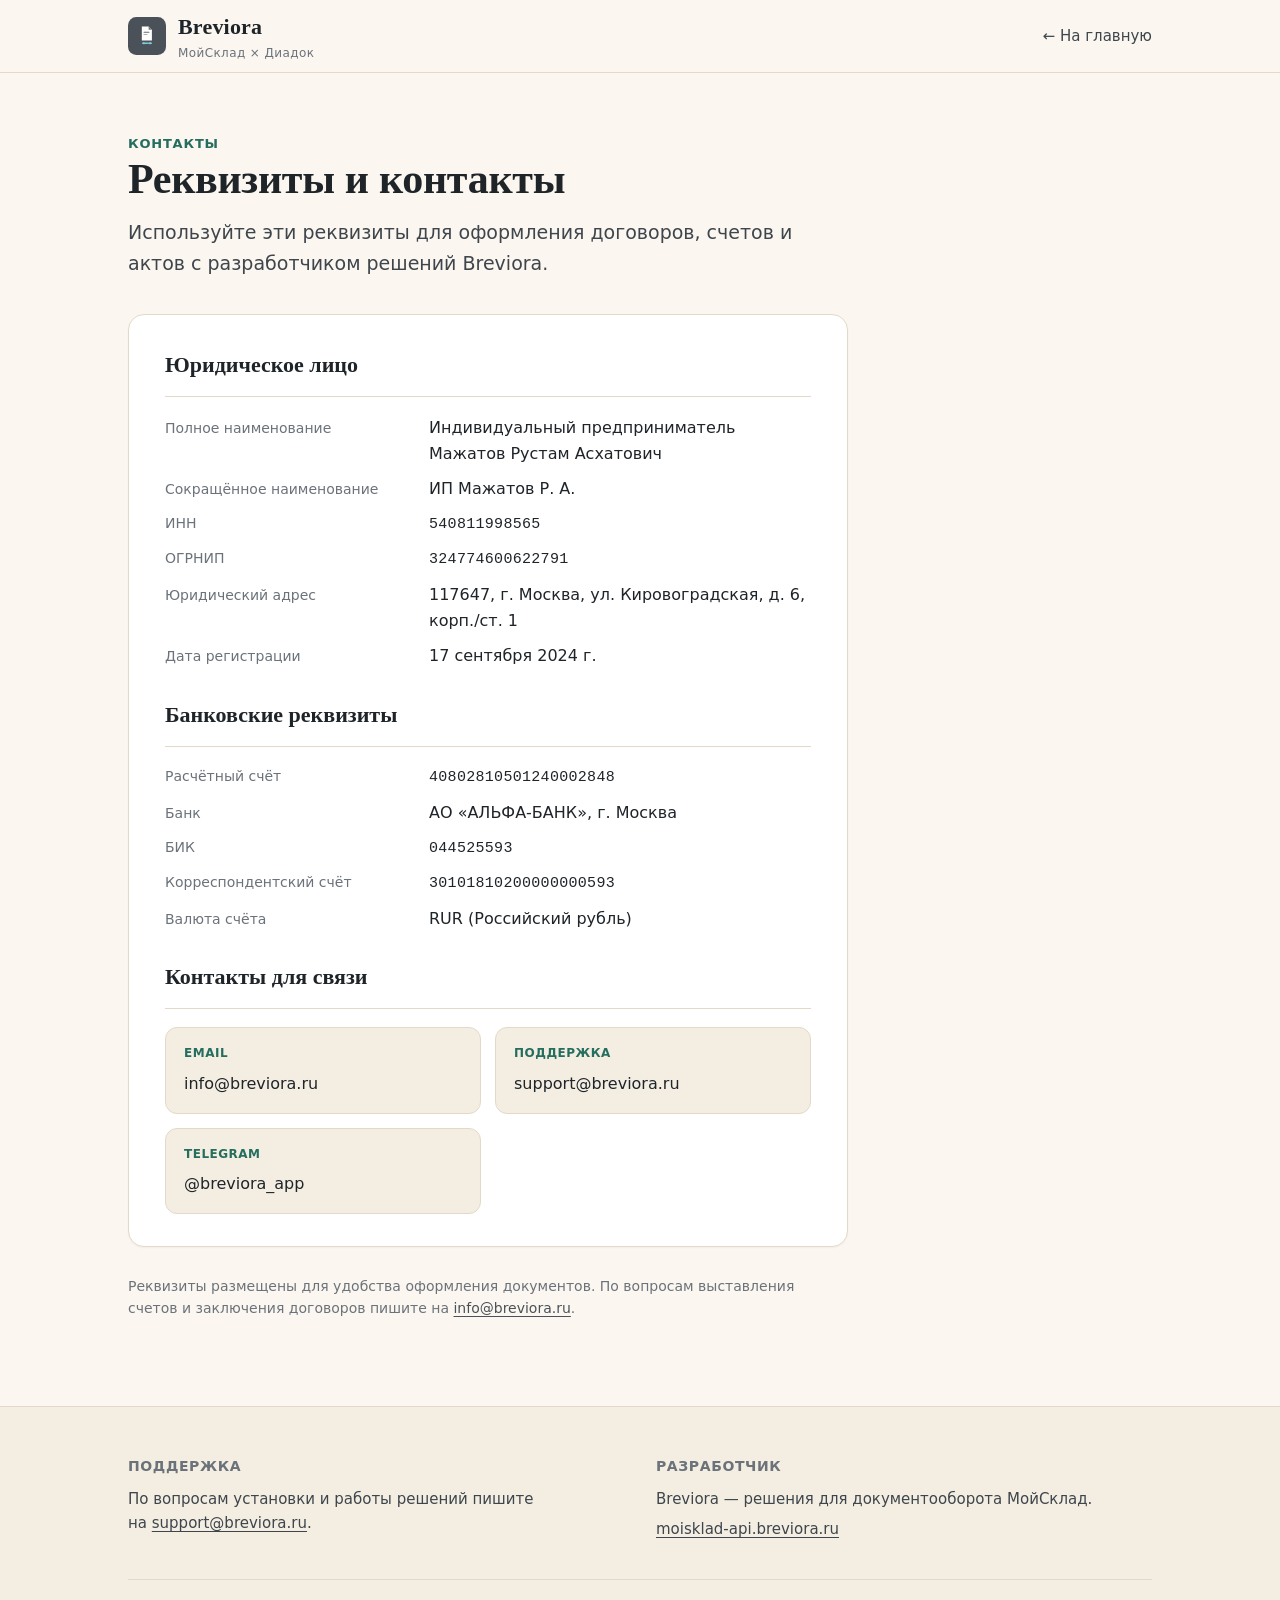
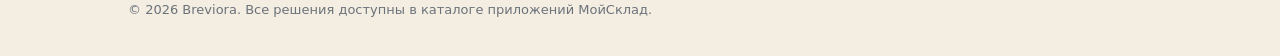
==== requisites.html @ 0f3a480b "Add requisites page and link from main site Single-page Breviora site gains /requisites.html with fu" ====
<!DOCTYPE html>
<html lang="ru">
<head>
  <meta charset="UTF-8">
  <meta name="viewport" content="width=device-width, initial-scale=1.0">
  <title>Контакты и реквизиты — Breviora</title>
  <meta name="description" content="Реквизиты ИП Мажатов Рустам Асхатович — разработчик решений Breviora для МойСклад. Контакты для связи.">
  <link rel="stylesheet" href="styles.css">
  <link rel="icon" href="assets/brand/breviora-mark.svg" type="image/svg+xml">
  <style>
    /* Page-specific: requisites card */
    article.requisites { padding: 56px 0 72px; }
    .req-head { max-width: 42em; margin-bottom: 36px; }
    .req-head h1 {
      font-family: var(--font-display); font-size: 42px; line-height: 1.12;
      font-weight: 600; margin: 0 0 14px; letter-spacing: -0.3px;
    }
    .req-head .lede { font-size: 19px; color: var(--ink-soft); margin: 0; }

    .req-card {
      max-width: 720px;
      background: var(--white);
      border: 1px solid var(--border);
      border-radius: 16px;
      padding: 32px 36px;
      box-shadow: 0 1px 2px rgba(28, 24, 18, 0.04);
    }
    .req-card h2 {
      font-family: var(--font-display);
      font-size: 22px; font-weight: 600;
      margin: 0 0 18px; padding-bottom: 14px;
      border-bottom: 1px solid var(--border);
    }
    .req-card h2:not(:first-child) { margin-top: 28px; }

    .req-grid {
      display: grid;
      grid-template-columns: 240px 1fr;
      gap: 10px 24px;
      font-size: 16px;
      align-items: baseline;
    }
    .req-grid dt {
      color: var(--muted);
      font-size: 14px;
    }
    .req-grid dd {
      margin: 0;
      color: var(--ink);
      font-variant-numeric: tabular-nums;
      word-break: break-word;
    }
    .req-grid dd.mono {
      font-family: ui-monospace, "SF Mono", Menlo, monospace;
      font-size: 15px;
      letter-spacing: 0.3px;
    }

    .req-contacts {
      display: grid;
      grid-template-columns: repeat(auto-fit, minmax(220px, 1fr));
      gap: 14px;
      margin-top: 14px;
    }
    .req-contact {
      padding: 16px 18px;
      border: 1px solid var(--border);
      border-radius: 12px;
      background: var(--paper-2);
    }
    .req-contact .label {
      display: block;
      font-size: 12px;
      font-weight: 600;
      letter-spacing: 0.5px;
      text-transform: uppercase;
      color: var(--accent-dark);
      margin-bottom: 6px;
    }
    .req-contact a { font-size: 16px; color: var(--ink); text-decoration: none; font-weight: 500; }
    .req-contact a:hover { color: var(--accent); }

    .req-foot {
      max-width: 720px; margin-top: 28px;
      font-size: 14px; color: var(--muted);
    }

    @media (max-width: 600px) {
      .req-grid { grid-template-columns: 1fr; gap: 4px 0; }
      .req-grid dt { margin-top: 12px; }
      .req-card { padding: 24px 22px; }
    }
  </style>
</head>
<body>

<header class="site">
  <div class="wrap">
    <a class="brand" href="/">
      <img src="assets/brand/breviora-mark.svg" alt="Breviora">
      <span>
        <span class="name">Breviora</span>
        <span class="sub">МойСклад × Диадок</span>
      </span>
    </a>
    <nav class="site">
      <a href="/">← На главную</a>
    </nav>
  </div>
</header>

<article class="requisites">
  <div class="wrap">
    <header class="req-head">
      <span class="kicker">Контакты</span>
      <h1>Реквизиты и контакты</h1>
      <p class="lede">Используйте эти реквизиты для оформления договоров, счетов и актов с разработчиком решений Breviora.</p>
    </header>

    <section class="req-card">
      <h2>Юридическое лицо</h2>
      <dl class="req-grid">
        <dt>Полное наименование</dt>
        <dd>Индивидуальный предприниматель Мажатов Рустам Асхатович</dd>

        <dt>Сокращённое наименование</dt>
        <dd>ИП Мажатов Р. А.</dd>

        <dt>ИНН</dt>
        <dd class="mono">540811998565</dd>

        <dt>ОГРНИП</dt>
        <dd class="mono">324774600622791</dd>

        <dt>Юридический адрес</dt>
        <dd>117647, г. Москва, ул. Кировоградская, д. 6, корп./ст. 1</dd>

        <dt>Дата регистрации</dt>
        <dd>17 сентября 2024 г.</dd>
      </dl>

      <h2>Банковские реквизиты</h2>
      <dl class="req-grid">
        <dt>Расчётный счёт</dt>
        <dd class="mono">40802810501240002848</dd>

        <dt>Банк</dt>
        <dd>АО «АЛЬФА-БАНК», г. Москва</dd>

        <dt>БИК</dt>
        <dd class="mono">044525593</dd>

        <dt>Корреспондентский счёт</dt>
        <dd class="mono">30101810200000000593</dd>

        <dt>Валюта счёта</dt>
        <dd>RUR (Российский рубль)</dd>
      </dl>

      <h2>Контакты для связи</h2>
      <div class="req-contacts">
        <div class="req-contact">
          <span class="label">Email</span>
          <a href="mailto:info@breviora.ru">info@breviora.ru</a>
        </div>
        <div class="req-contact">
          <span class="label">Поддержка</span>
          <a href="mailto:support@breviora.ru">support@breviora.ru</a>
        </div>
        <div class="req-contact">
          <span class="label">Telegram</span>
          <a href="https://t.me/breviora_app" target="_blank" rel="noopener">@breviora_app</a>
        </div>
      </div>
    </section>

    <p class="req-foot">
      Реквизиты размещены для удобства оформления документов. По вопросам выставления счетов и заключения договоров пишите на <a href="mailto:info@breviora.ru">info@breviora.ru</a>.
    </p>
  </div>
</article>

<footer class="site">
  <div class="wrap">
    <div>
      <h4>Поддержка</h4>
      <p>По вопросам установки и работы решений пишите на <a href="mailto:support@breviora.ru">support@breviora.ru</a>.</p>
    </div>
    <div>
      <h4>Разработчик</h4>
      <p>Breviora — решения для документооборота МойСклад.</p>
      <p><a href="https://moisklad-api.breviora.ru">moisklad-api.breviora.ru</a></p>
    </div>
    <div class="copyright">© 2026 Breviora. Все решения доступны в каталоге приложений МойСклад.</div>
  </div>
</footer>

</body>
</html>
---- styles.css ----
:root {
  --paper: #FBF7F0;
  --paper-2: #F4EEE2;
  --ink: #1F2429;
  --ink-soft: #3E454C;
  --muted: #6B727A;
  --brand: #4A5158;
  --brand-dark: #33383E;
  --accent: #2E8E7D;
  --accent-dark: #256E5F;
  --border: #E3D9C8;
  --white: #FFFFFF;

  --font-display: "Iowan Old Style", "Source Serif 4", Georgia, "Times New Roman", serif;
  --font-body: -apple-system, BlinkMacSystemFont, "Segoe UI", "Inter", system-ui, sans-serif;

  --maxw: 1080px;
}

* { box-sizing: border-box; }

html { scroll-behavior: smooth; }

body {
  margin: 0;
  background: var(--paper);
  color: var(--ink);
  font-family: var(--font-body);
  font-size: 17px;
  line-height: 1.6;
  -webkit-font-smoothing: antialiased;
  text-wrap: pretty;
}

a { color: var(--brand); text-decoration-thickness: 1px; text-underline-offset: 3px; }
a:hover { color: var(--brand-dark); }

.wrap { max-width: var(--maxw); margin: 0 auto; padding: 0 28px; }

/* ---------- header ---------- */
header.site {
  border-bottom: 1px solid var(--border);
  background: var(--paper);
  position: sticky; top: 0; z-index: 10;
}
header.site .wrap {
  display: flex; align-items: center; justify-content: space-between;
  height: 72px;
}
.brand { display: flex; align-items: center; gap: 12px; text-decoration: none; color: var(--ink); }
.brand img { width: 38px; height: 38px; }
.brand .name { font-family: var(--font-display); font-size: 22px; font-weight: 600; letter-spacing: 0.2px; }
.brand .sub { display: block; font-family: var(--font-body); font-size: 12px; color: var(--muted); letter-spacing: 0.4px; }
nav.site { display: flex; align-items: center; gap: 24px; }
nav.site a { color: var(--ink-soft); text-decoration: none; font-size: 15px; }
nav.site a:hover { color: var(--brand); }

/* ---------- buttons ---------- */
.btn {
  display: inline-flex; align-items: center; gap: 8px;
  padding: 12px 22px; border-radius: 10px;
  font-size: 16px; font-weight: 600; text-decoration: none; cursor: pointer;
  border: 1px solid transparent; transition: background 0.15s, color 0.15s, border-color 0.15s;
}
.btn-primary { background: var(--brand); color: #fff; }
.btn-primary:hover { background: var(--brand-dark); color: #fff; }
.btn-ghost { background: transparent; color: var(--ink); border-color: var(--border); }
.btn-ghost:hover { border-color: var(--brand); color: var(--brand); }
.btn-accent { background: var(--accent); color: #fff; }
.btn-accent:hover { background: var(--accent-dark); color: #fff; }

/* ---------- hero ---------- */
.hero { padding: 88px 0 72px; }
.hero .eyebrow {
  display: inline-block; font-size: 13px; font-weight: 600; letter-spacing: 0.8px;
  text-transform: uppercase; color: var(--accent-dark); margin-bottom: 20px;
}
.hero h1 {
  font-family: var(--font-display); font-size: 56px; line-height: 1.08;
  font-weight: 600; margin: 0 0 22px; max-width: 15em; letter-spacing: -0.5px;
}
.hero h1 em { font-style: normal; color: var(--accent); }
.hero .lede { font-size: 20px; color: var(--ink-soft); max-width: 34em; margin: 0 0 34px; }
.hero .actions { display: flex; gap: 14px; flex-wrap: wrap; }
.hero .note { margin-top: 20px; font-size: 14px; color: var(--muted); }

/* ---------- section scaffolding ---------- */
section { padding: 64px 0; }
section.alt { background: var(--paper-2); border-top: 1px solid var(--border); border-bottom: 1px solid var(--border); }
.section-head { max-width: 40em; margin-bottom: 36px; }
.kicker {
  font-size: 13px; font-weight: 600; letter-spacing: 0.8px; text-transform: uppercase;
  color: var(--accent-dark); margin-bottom: 12px;
}
.section-head h2 { font-family: var(--font-display); font-size: 36px; line-height: 1.15; font-weight: 600; margin: 0 0 12px; letter-spacing: -0.3px; }
.section-head p { color: var(--ink-soft); font-size: 18px; margin: 0; }

/* ---------- problem list ---------- */
.problem-list { display: grid; gap: 20px; }
.problem-list .item {
  display: flex; gap: 18px; padding: 22px 24px; background: var(--white);
  border: 1px solid var(--border); border-radius: 14px;
}
.problem-list .num {
  font-family: var(--font-display); font-size: 26px; color: var(--accent);
  line-height: 1; min-width: 34px; font-weight: 600;
}
.problem-list h3 { margin: 0 0 4px; font-size: 19px; }
.problem-list p { margin: 0; color: var(--ink-soft); }

/* ---------- solutions ---------- */
.solutions { display: grid; gap: 0; border: 1px solid var(--border); border-radius: 16px; overflow: hidden; background: var(--white); }
.solution {
  display: grid; grid-template-columns: 64px 1fr auto; gap: 20px; align-items: center;
  padding: 24px 28px; border-bottom: 1px solid var(--border);
}
.solution:last-child { border-bottom: none; }
.solution .glyph { width: 56px; height: 56px; }
.solution .glyph img { width: 100%; height: 100%; border-radius: 14px; }
.solution .body h3 { margin: 0 0 4px; font-size: 20px; }
.solution .body p { margin: 0; color: var(--ink-soft); font-size: 16px; }
.solution .price { text-align: right; font-size: 15px; color: var(--muted); white-space: nowrap; }
.solution .price strong { display: block; font-size: 20px; color: var(--ink); }
.solution .price a { font-size: 14px; }

/* ---------- steps ---------- */
.steps { display: grid; grid-template-columns: repeat(3, 1fr); gap: 24px; }
.step { padding: 26px 24px; background: var(--white); border: 1px solid var(--border); border-radius: 14px; }
.step .n { display: inline-flex; width: 40px; height: 40px; align-items: center; justify-content: center; border-radius: 50%; background: var(--brand); color: #fff; font-family: var(--font-display); font-size: 20px; margin-bottom: 16px; }
.step h3 { margin: 0 0 8px; font-size: 18px; }
.step p { margin: 0; color: var(--ink-soft); font-size: 15px; }

/* ---------- pricing ---------- */
.pricing { display: grid; grid-template-columns: repeat(3, 1fr); gap: 18px; }
.plan { padding: 26px 22px; background: var(--white); border: 1px solid var(--border); border-radius: 14px; display: flex; flex-direction: column; }
.plan.highlight { border-color: var(--accent); box-shadow: 0 0 0 1px var(--accent); }
.plan .pname { font-weight: 600; font-size: 17px; margin-bottom: 4px; }
.plan .pdesc { color: var(--muted); font-size: 13px; margin: 0 0 18px; flex: 1; }
.plan .pcost { font-family: var(--font-display); font-size: 30px; font-weight: 600; }
.plan .pcost span { font-size: 15px; color: var(--muted); font-family: var(--font-body); }
.plan .flag { display: inline-block; font-size: 11px; font-weight: 600; color: var(--accent-dark); text-transform: uppercase; letter-spacing: 0.5px; margin-bottom: 8px; }
.pricing-note { margin-top: 16px; font-size: 14px; color: var(--muted); }

/* ---------- cta ---------- */
.cta { text-align: center; padding: 80px 0; }
.cta h2 { font-family: var(--font-display); font-size: 38px; font-weight: 600; margin: 0 0 16px; letter-spacing: -0.3px; }
.cta p { color: var(--ink-soft); font-size: 18px; max-width: 30em; margin: 0 auto 28px; }

/* ---------- footer ---------- */
footer.site { border-top: 1px solid var(--border); padding: 48px 0 40px; background: var(--paper-2); }
footer.site .wrap { display: grid; grid-template-columns: 1fr 1fr; gap: 32px; }
footer.site h4 { margin: 0 0 10px; font-size: 14px; text-transform: uppercase; letter-spacing: 0.6px; color: var(--muted); }
footer.site p { margin: 0 0 6px; font-size: 15px; color: var(--ink-soft); }
footer.site a { color: var(--ink-soft); }
.copyright { grid-column: 1 / -1; border-top: 1px solid var(--border); padding-top: 20px; font-size: 13px; color: var(--muted); }

/* ---------- responsive ---------- */
@media (max-width: 860px) {
  .hero h1 { font-size: 40px; }
  .steps, .pricing { grid-template-columns: 1fr; }
  .solution { grid-template-columns: 52px 1fr; }
  .solution .price { grid-column: 2; text-align: left; }
  footer.site .wrap { grid-template-columns: 1fr; }
  nav.site a:not(.btn) { display: none; }
}
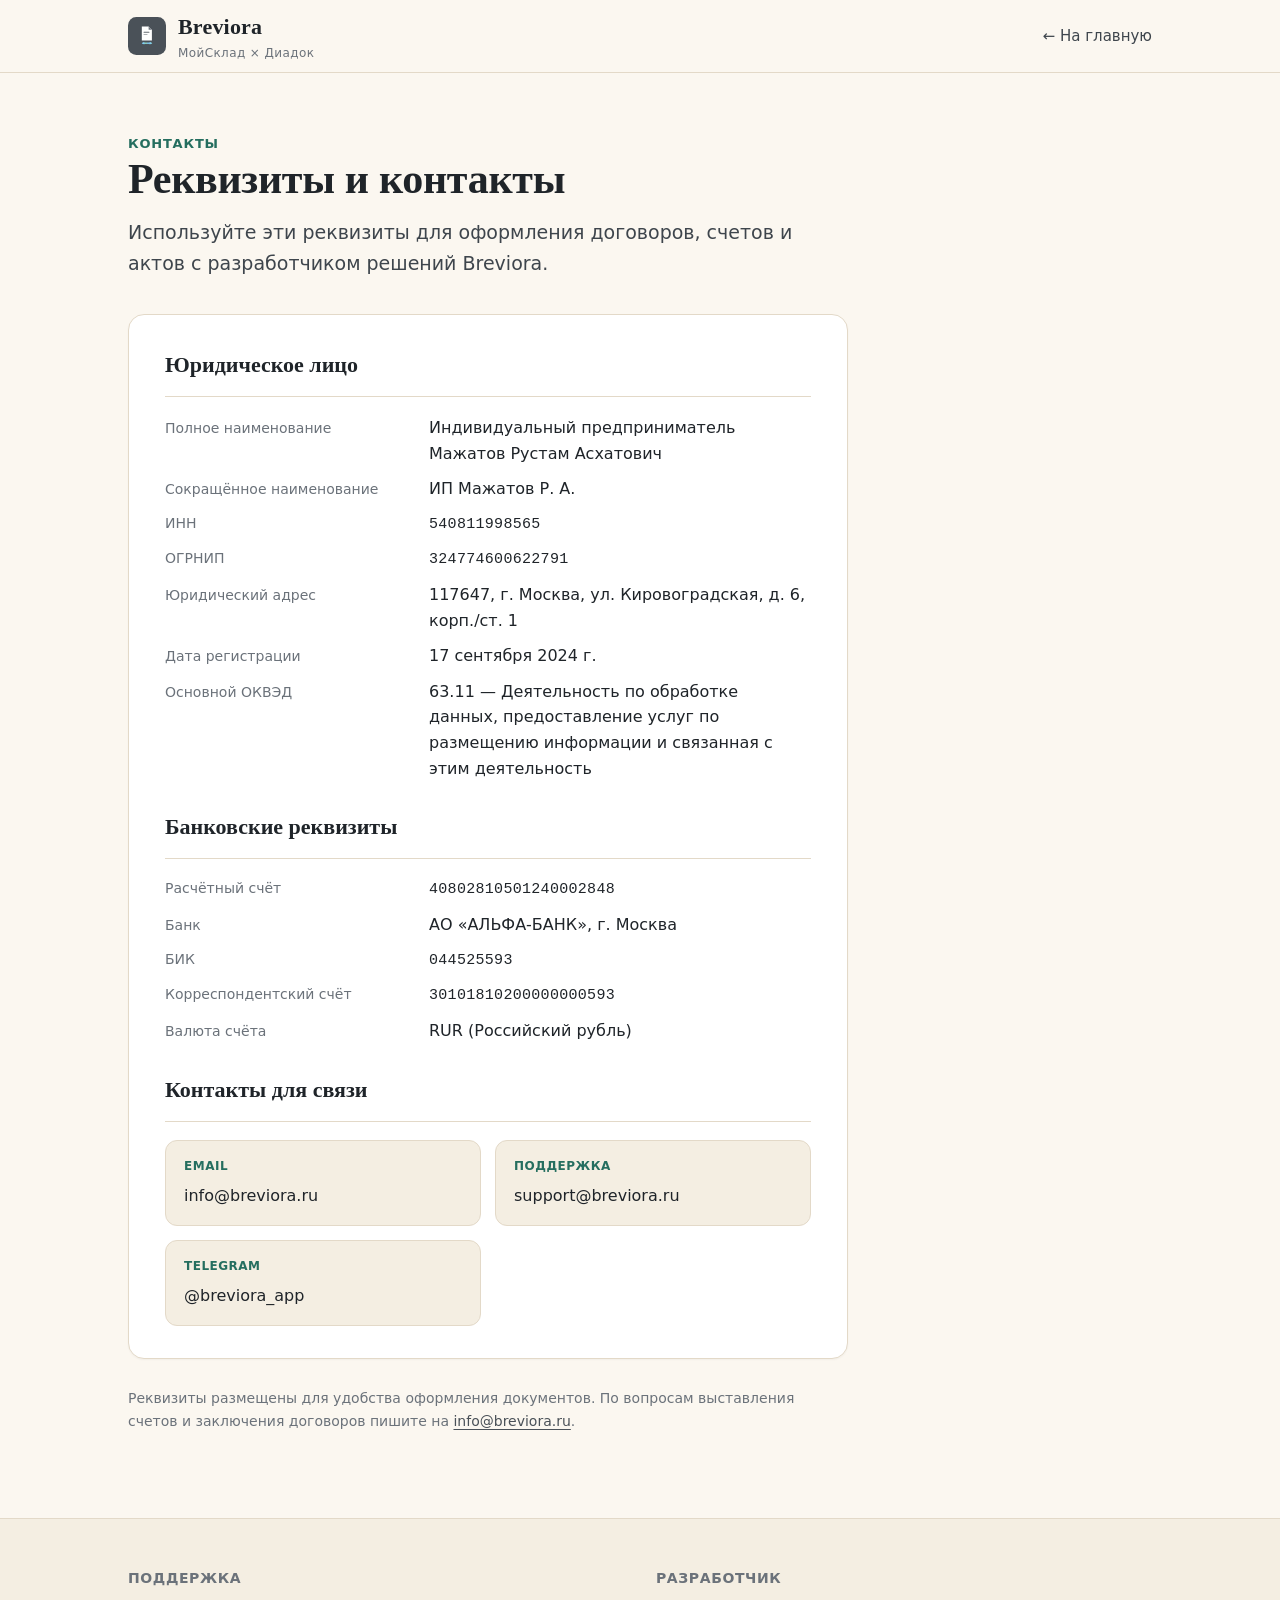
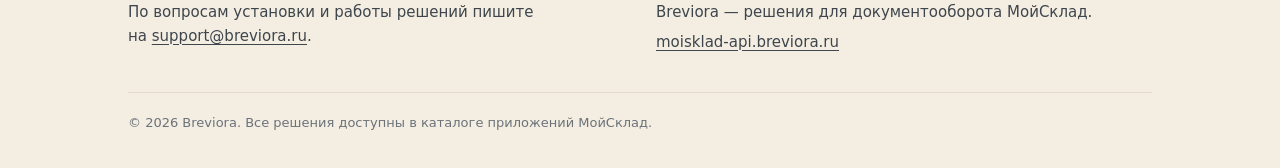
==== commit 8705c304: "Add ОКВЭД 63.11 to requisites card" ====
--- a/requisites.html
+++ b/requisites.html
@@ -137,6 +137,9 @@
 
         <dt>Дата регистрации</dt>
         <dd>17 сентября 2024 г.</dd>
+
+        <dt>Основной ОКВЭД</dt>
+        <dd>63.11 — Деятельность по обработке данных, предоставление услуг по размещению информации и связанная с этим деятельность</dd>
       </dl>
 
       <h2>Банковские реквизиты</h2>
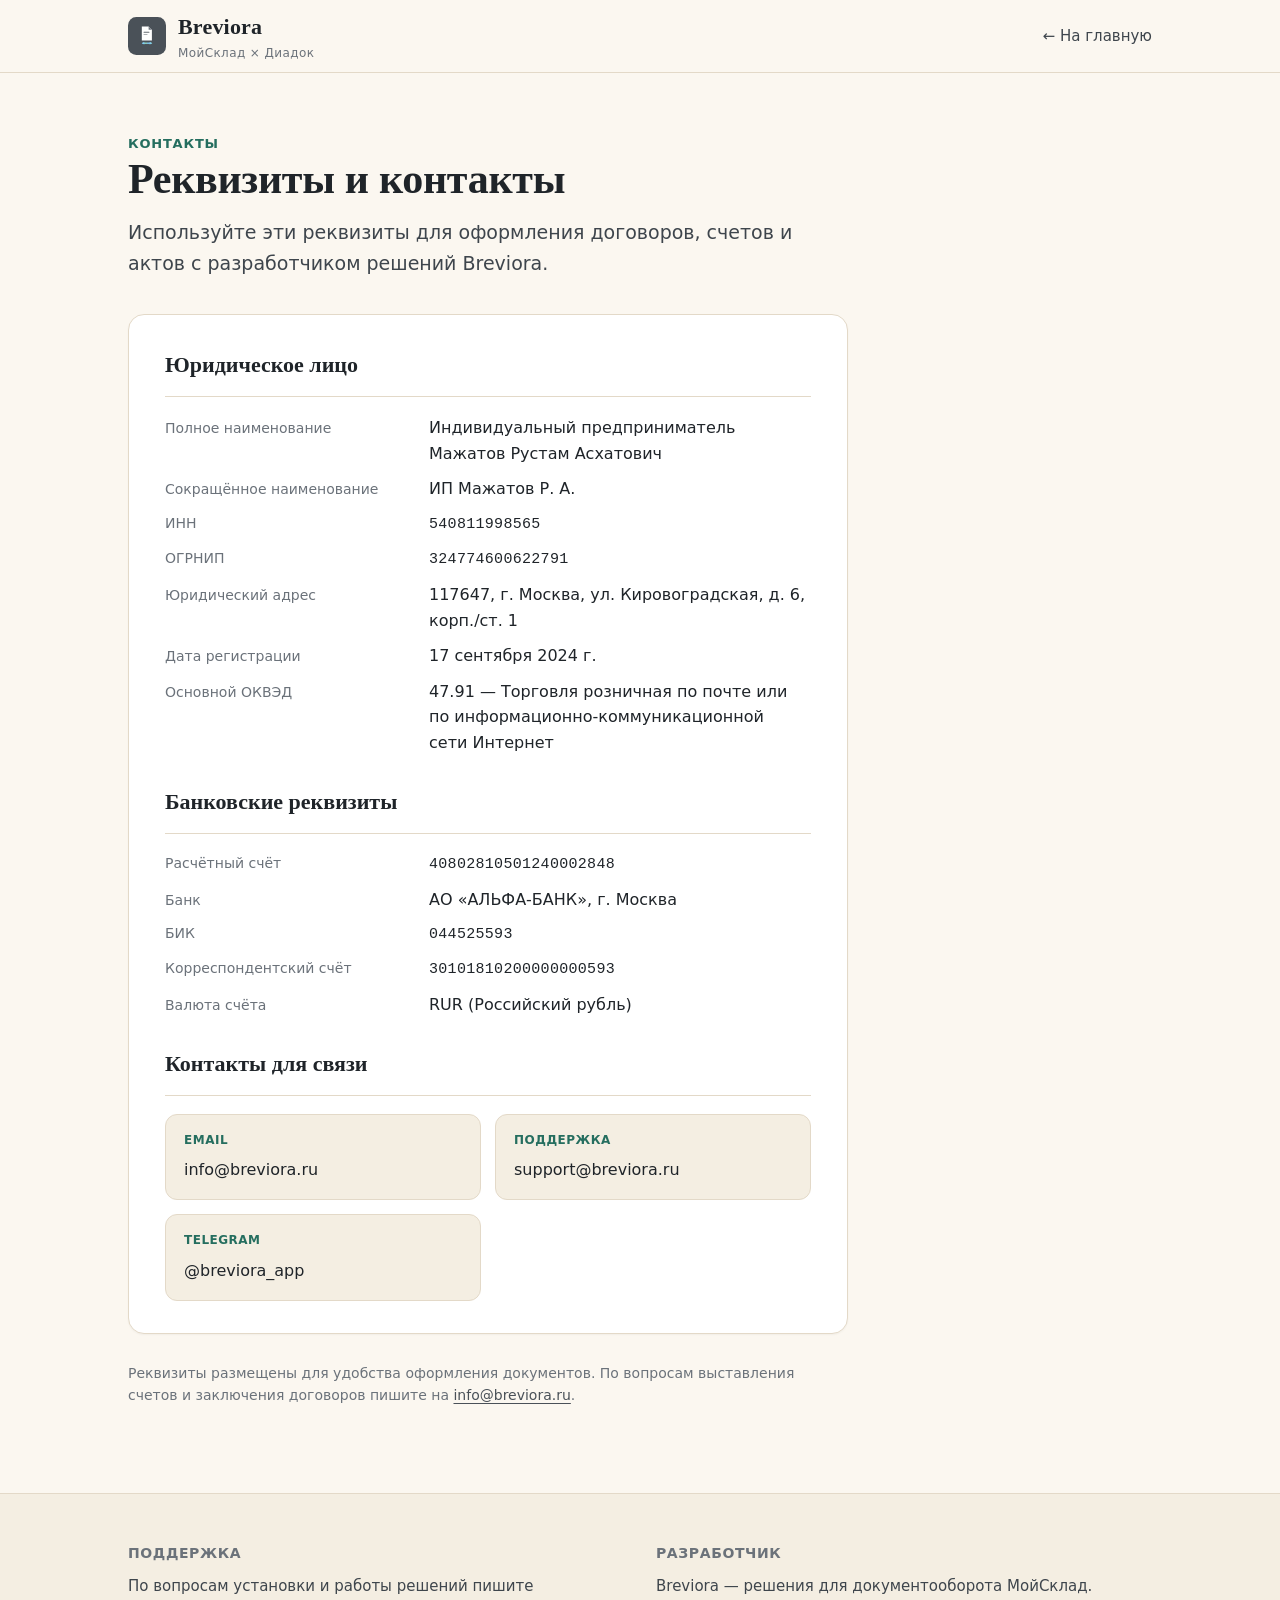
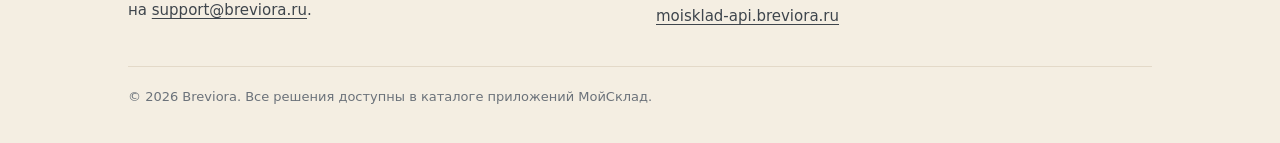
==== commit 0c9efea3: "Switch requisites ОКВЭД to 47.91 (primary per EGRUL)" ====
--- a/requisites.html
+++ b/requisites.html
@@ -139,7 +139,7 @@
         <dd>17 сентября 2024 г.</dd>
 
         <dt>Основной ОКВЭД</dt>
-        <dd>63.11 — Деятельность по обработке данных, предоставление услуг по размещению информации и связанная с этим деятельность</dd>
+        <dd>47.91 — Торговля розничная по почте или по информационно-коммуникационной сети Интернет</dd>
       </dl>
 
       <h2>Банковские реквизиты</h2>
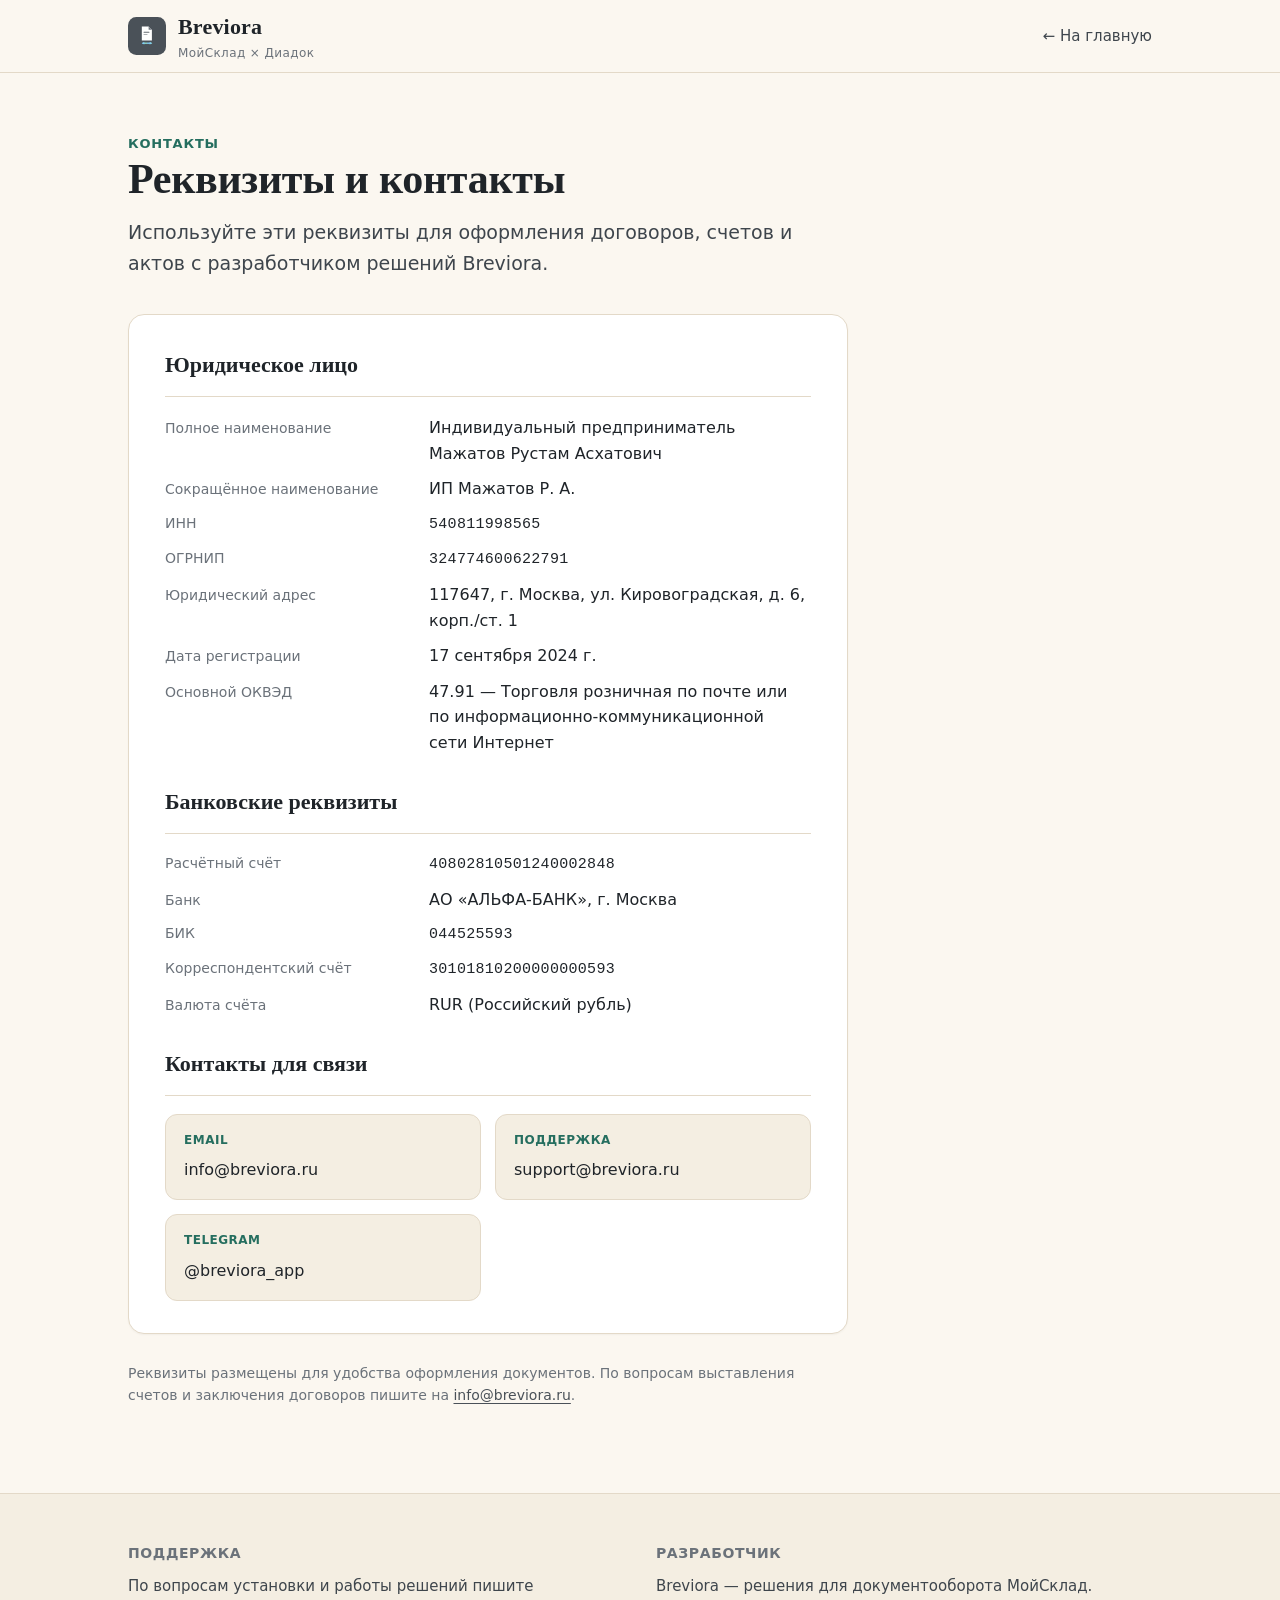
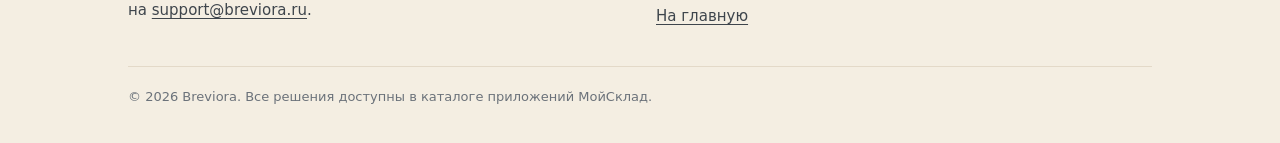
==== commit 6d47c3ec: "Drop moisklad-api.breviora.ru link from footer" ====
--- a/requisites.html
+++ b/requisites.html
@@ -192,7 +192,7 @@
     <div>
       <h4>Разработчик</h4>
       <p>Breviora — решения для документооборота МойСклад.</p>
-      <p><a href="https://moisklad-api.breviora.ru">moisklad-api.breviora.ru</a></p>
+      <p><a href="/">На главную</a></p>
     </div>
     <div class="copyright">© 2026 Breviora. Все решения доступны в каталоге приложений МойСклад.</div>
   </div>
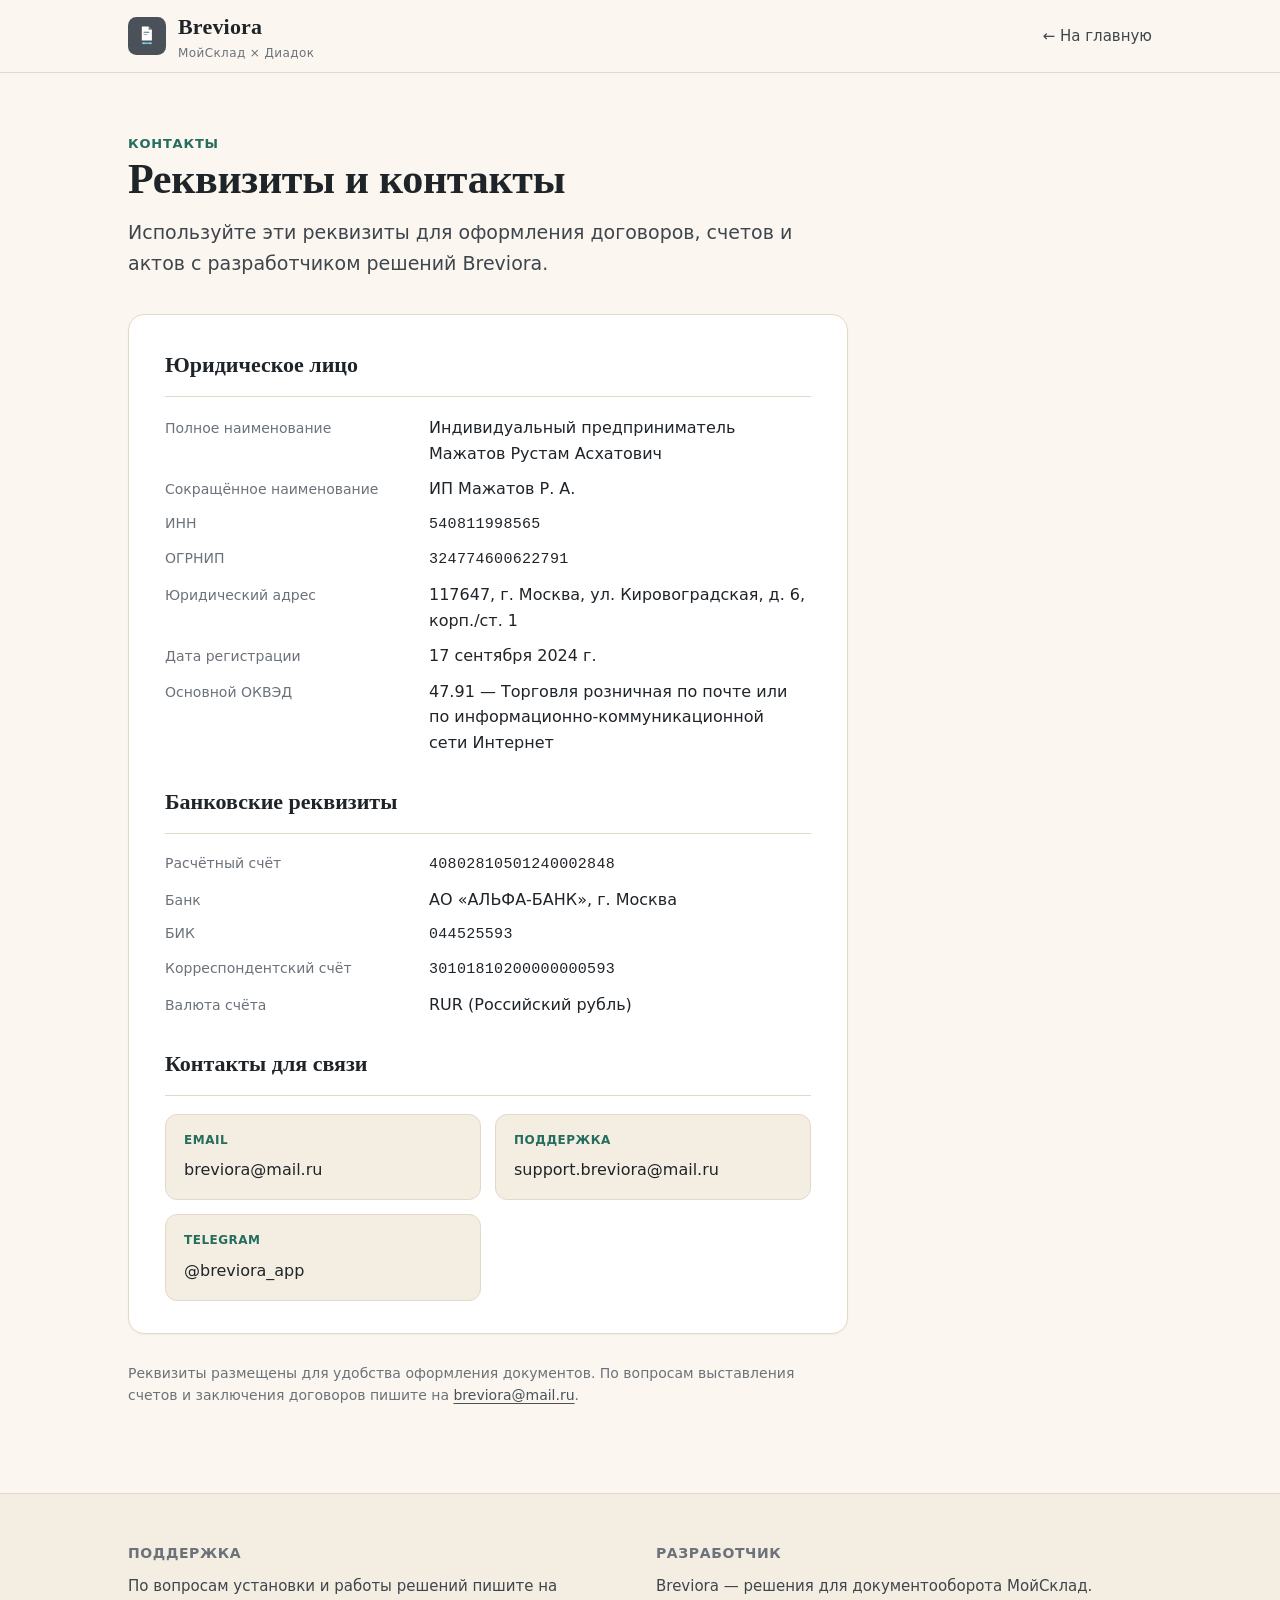
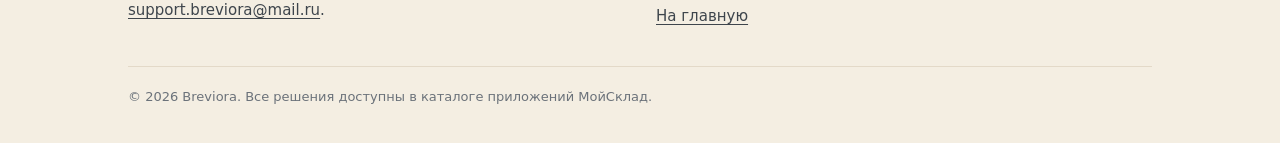
==== commit 97c4d177: "Replace breviora.ru emails with mail.ru addresses" ====
--- a/requisites.html
+++ b/requisites.html
@@ -164,11 +164,11 @@
       <div class="req-contacts">
         <div class="req-contact">
           <span class="label">Email</span>
-          <a href="mailto:info@breviora.ru">info@breviora.ru</a>
+          <a href="mailto:breviora@mail.ru">breviora@mail.ru</a>
         </div>
         <div class="req-contact">
           <span class="label">Поддержка</span>
-          <a href="mailto:support@breviora.ru">support@breviora.ru</a>
+          <a href="mailto:support.breviora@mail.ru">support.breviora@mail.ru</a>
         </div>
         <div class="req-contact">
           <span class="label">Telegram</span>
@@ -178,7 +178,7 @@
     </section>
 
     <p class="req-foot">
-      Реквизиты размещены для удобства оформления документов. По вопросам выставления счетов и заключения договоров пишите на <a href="mailto:info@breviora.ru">info@breviora.ru</a>.
+      Реквизиты размещены для удобства оформления документов. По вопросам выставления счетов и заключения договоров пишите на <a href="mailto:breviora@mail.ru">breviora@mail.ru</a>.
     </p>
   </div>
 </article>
@@ -187,7 +187,7 @@
   <div class="wrap">
     <div>
       <h4>Поддержка</h4>
-      <p>По вопросам установки и работы решений пишите на <a href="mailto:support@breviora.ru">support@breviora.ru</a>.</p>
+      <p>По вопросам установки и работы решений пишите на <a href="mailto:support.breviora@mail.ru">support.breviora@mail.ru</a>.</p>
     </div>
     <div>
       <h4>Разработчик</h4>
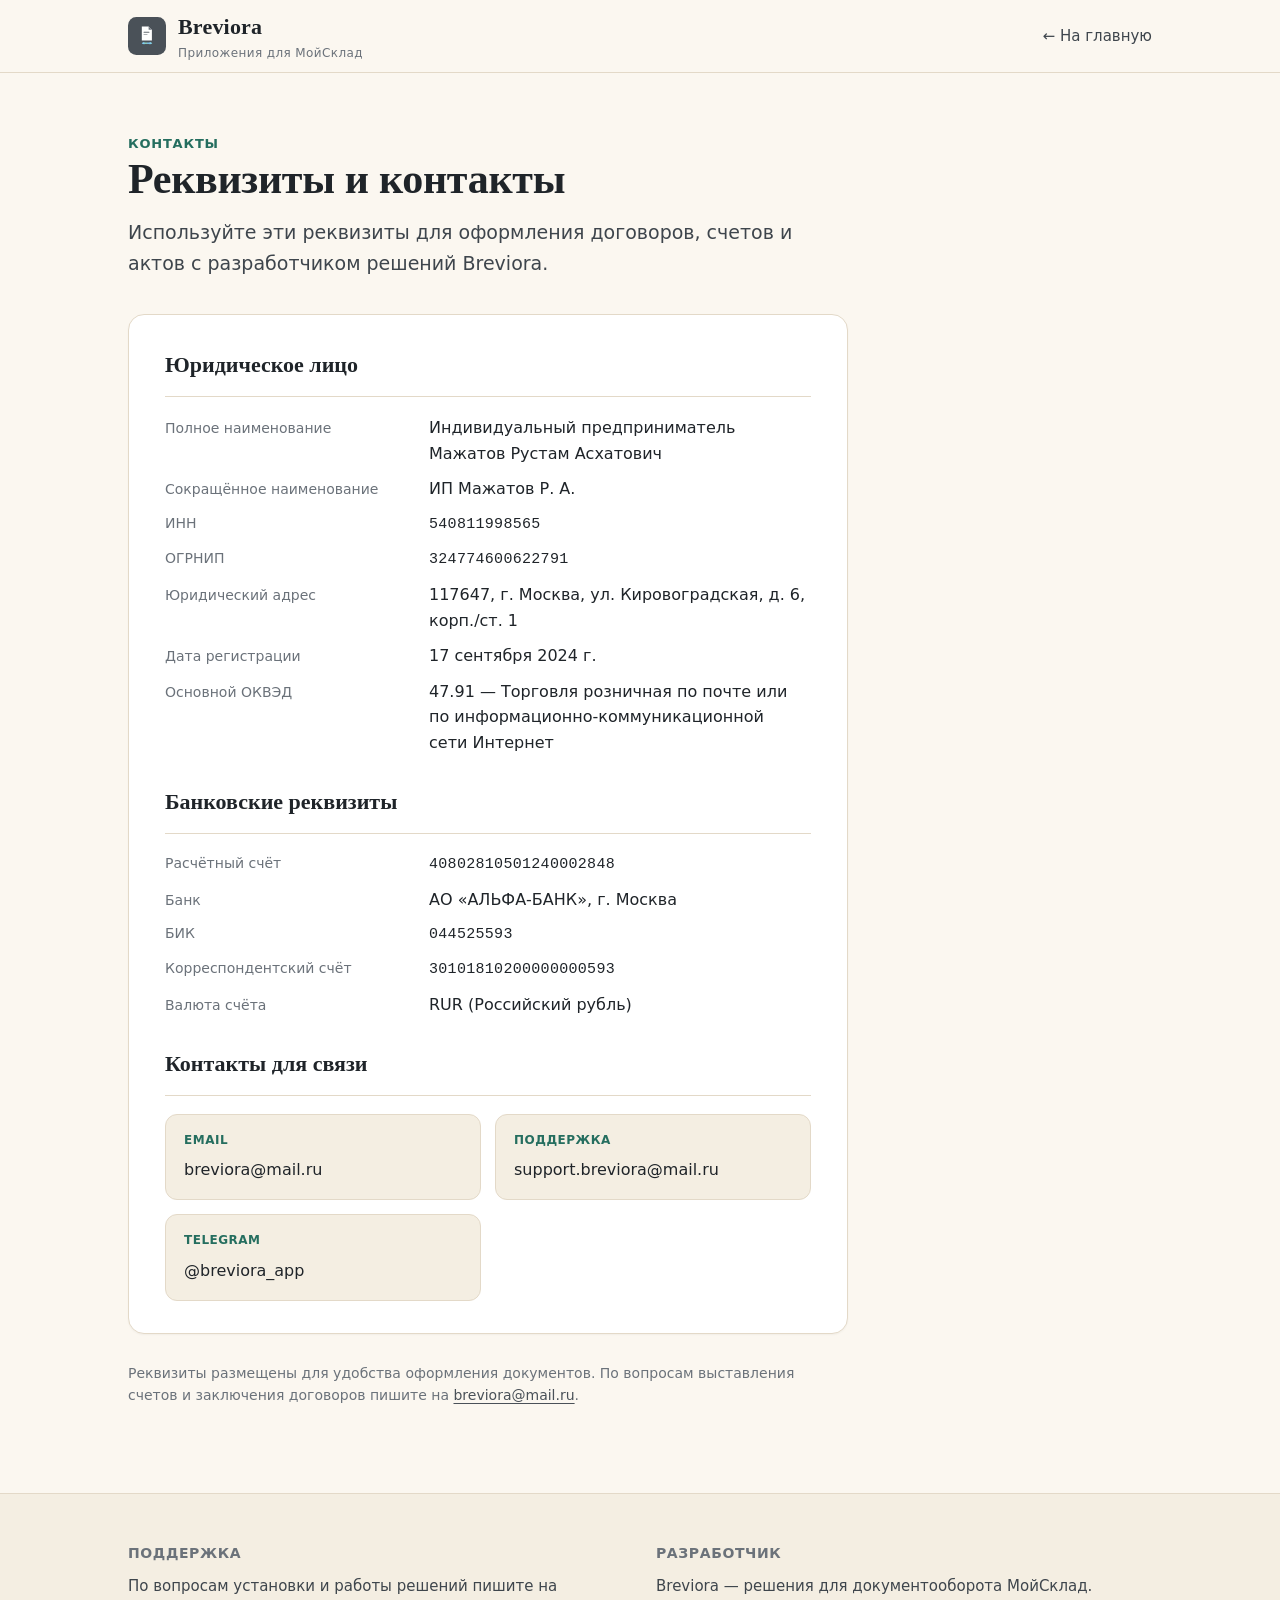
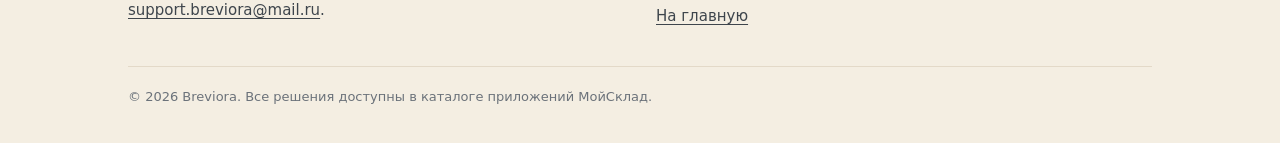
==== commit e2b09aae: "Rebrand site around apps, not Diadoc: 4th app Книга покупок и продаж Landing hero/sections now speak" ====
--- a/requisites.html
+++ b/requisites.html
@@ -100,7 +100,7 @@
       <img src="assets/brand/breviora-mark.svg" alt="Breviora">
       <span>
         <span class="name">Breviora</span>
-        <span class="sub">МойСклад × Диадок</span>
+        <span class="sub">Приложения для МойСклад</span>
       </span>
     </a>
     <nav class="site">
--- a/styles.css
+++ b/styles.css
@@ -131,7 +131,8 @@
 .step p { margin: 0; color: var(--ink-soft); font-size: 15px; }
 
 /* ---------- pricing ---------- */
-.pricing { display: grid; grid-template-columns: repeat(3, 1fr); gap: 18px; }
+.pricing { display: grid; grid-template-columns: repeat(2, 1fr); gap: 18px; }
+@media (min-width: 1000px) { .pricing { grid-template-columns: repeat(4, 1fr); } }
 .plan { padding: 26px 22px; background: var(--white); border: 1px solid var(--border); border-radius: 14px; display: flex; flex-direction: column; }
 .plan.highlight { border-color: var(--accent); box-shadow: 0 0 0 1px var(--accent); }
 .plan .pname { font-weight: 600; font-size: 17px; margin-bottom: 4px; }
